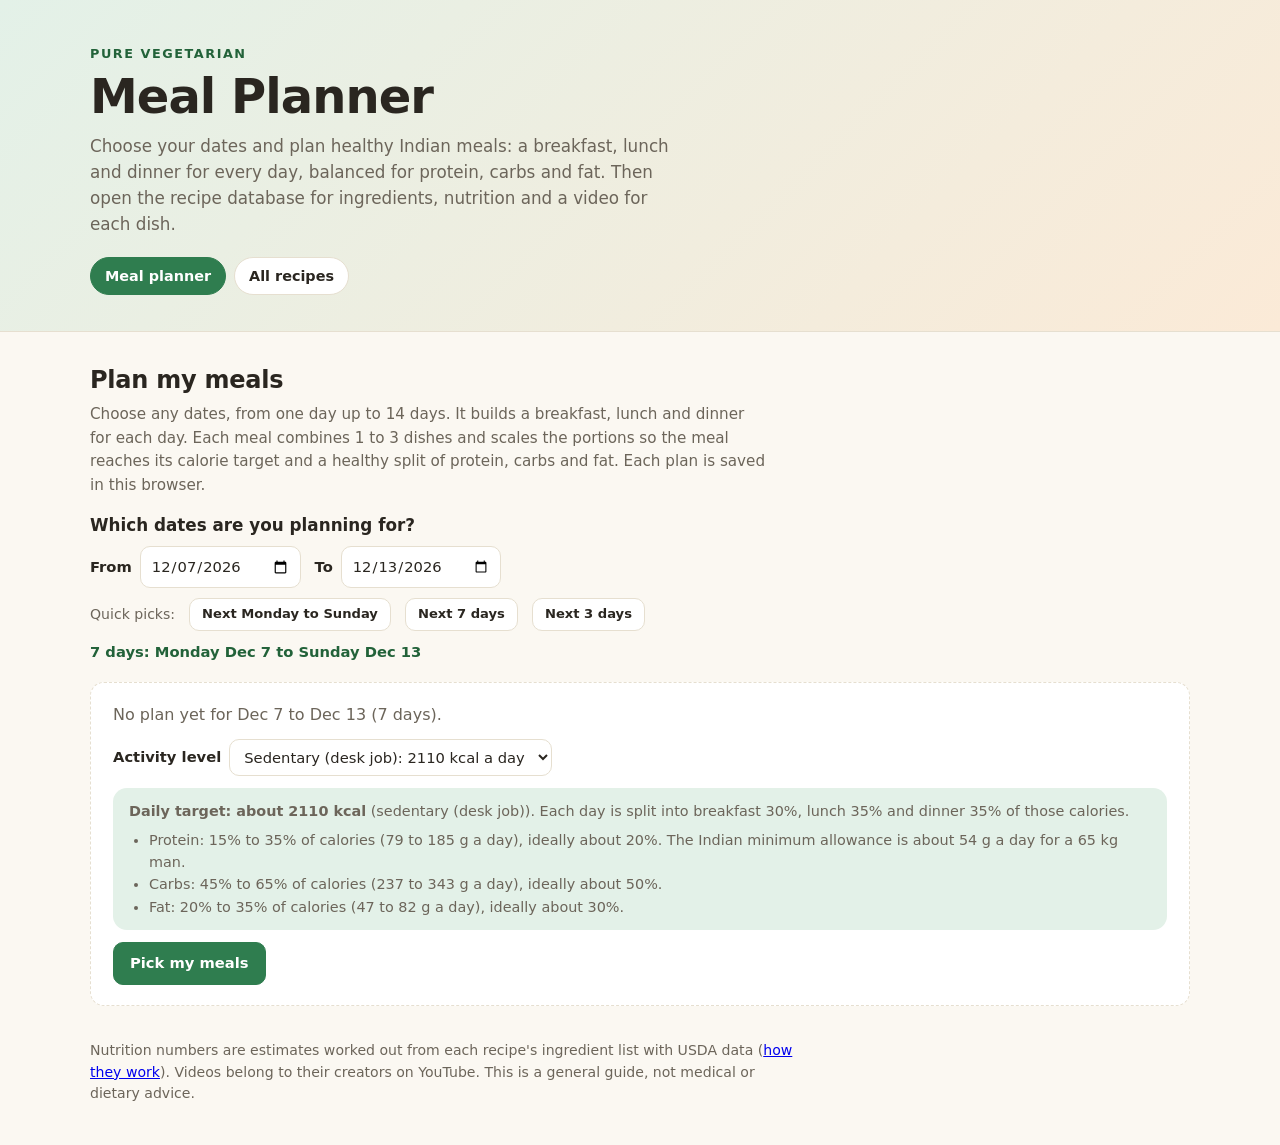
==== index.html @ 97d38814 "Meal Planner: initial publish" ====
<!DOCTYPE html>
<html lang="en">
<head>
  <meta charset="utf-8">
  <meta name="viewport" content="width=device-width, initial-scale=1">
  <title>Meal Planner</title>
  <meta name="description" content="Choose your dates and plan healthy Indian meals: a breakfast, lunch and dinner for each day, balanced for protein, carbs and fat.">
  <link rel="stylesheet" href="style.css">
</head>
<body>
  <header class="hero">
    <div class="wrap">
      <p class="eyebrow">Pure vegetarian</p>
      <h1>Meal Planner</h1>
      <p class="lead">
        Choose your dates and plan healthy Indian meals: a breakfast, lunch and dinner for every day, balanced for protein, carbs and fat.
        Then open the recipe database for ingredients, nutrition and a video for each dish.
      </p>
      <nav class="site-nav" aria-label="Main">
        <a class="chip current" href="index.html" aria-current="page">Meal planner</a>
        <a class="chip" href="recipes.html">All recipes</a>
      </nav>
    </div>
  </header>

  <main id="sections" class="wrap"></main>

  <footer class="wrap footer">
    <p>
      Nutrition numbers are estimates worked out from each recipe's ingredient list with USDA data
      (<a href="recipes.html#how">how they work</a>). Videos belong to their creators on YouTube.
      This is a general guide, not medical or dietary advice.
    </p>
  </footer>

  <script src="data.js"></script>
  <script src="common.js"></script>
  <script src="reminders.js"></script>
  <script src="planner.js"></script>
</body>
</html>
---- style.css ----
/* Meal Planner: plain CSS, no libraries. */

:root {
  --bg: #fbf8f2;
  --surface: #ffffff;
  --surface-alt: #f4efe4;
  --text: #2a2620;
  --muted: #6c655a;
  --border: #e6dfd0;
  --accent: #2f7d4f;          /* leafy green */
  --accent-strong: #226239;
  --accent-soft: #e3f1e8;
  --warm: #b4570f;            /* turmeric */
  --warm-soft: #fbead7;
  --on-accent: #ffffff;
  --shadow: 0 1px 2px rgba(60, 40, 10, 0.06), 0 4px 14px rgba(60, 40, 10, 0.06);
  --radius: 14px;
}

@media (prefers-color-scheme: dark) {
  :root {
    --bg: #16140f;
    --surface: #1f1c15;
    --surface-alt: #29251c;
    --text: #f1ece0;
    --muted: #b0a994;
    --border: #38332a;
    --accent: #6fcf97;
    --accent-strong: #8fe0ae;
    --accent-soft: #1d3326;
    --warm: #f0a35c;
    --warm-soft: #3a2a17;
    --on-accent: #10210f;
    --shadow: none;
  }
}

* { box-sizing: border-box; }

html { -webkit-text-size-adjust: 100%; }

body {
  margin: 0;
  background: var(--bg);
  color: var(--text);
  font: 16px/1.55 system-ui, -apple-system, "Segoe UI", Roboto, sans-serif;
}

.wrap { width: min(1100px, 100% - 32px); margin-inline: auto; }

/* Header */
.hero {
  background: linear-gradient(135deg, var(--accent-soft), var(--warm-soft));
  border-bottom: 1px solid var(--border);
  padding: 44px 0 36px;
}
.eyebrow {
  margin: 0 0 6px;
  font-size: 0.8rem; font-weight: 700; letter-spacing: 0.12em; text-transform: uppercase;
  color: var(--accent-strong);
}
h1 { margin: 0 0 10px; font-size: clamp(2rem, 5vw, 3rem); line-height: 1.1; letter-spacing: -0.02em; }
.lead { margin: 0; max-width: 56ch; color: var(--muted); font-size: 1.05rem; }

/* Jump menu */
.jump { display: flex; flex-wrap: wrap; gap: 8px; margin-top: 20px; }
.chip {
  padding: 7px 14px;
  font-size: 0.9rem; font-weight: 600; text-decoration: none; color: var(--text);
  background: var(--surface); border: 1px solid var(--border); border-radius: 999px;
}
.chip:hover { border-color: var(--accent); color: var(--accent-strong); }
.chip:focus-visible { outline: 3px solid var(--accent); outline-offset: 2px; }

html { scroll-behavior: smooth; }
@media (prefers-reduced-motion: reduce) { html { scroll-behavior: auto; } }

main { padding: 12px 0 8px; }
main section { margin-top: 30px; scroll-margin-top: 16px; }

h2 { margin: 0 0 4px; font-size: 1.5rem; letter-spacing: -0.01em; }
.section-note { margin: 0 0 14px; max-width: 70ch; color: var(--muted); font-size: 0.95rem; }

/* Table */
.table-wrap {
  background: var(--surface);
  border: 1px solid var(--border);
  border-radius: var(--radius);
  box-shadow: var(--shadow);
  overflow: hidden;
}
table { width: 100%; border-collapse: collapse; table-layout: fixed; }

thead th {
  padding: 12px 18px;
  text-align: left; font-size: 0.78rem; font-weight: 700; letter-spacing: 0.06em; text-transform: uppercase;
  color: var(--muted);
  background: var(--surface-alt);
  border-bottom: 1px solid var(--border);
}
thead th:nth-child(1) { width: 25%; }
thead th:nth-child(3) { width: 16%; text-align: right; }

tbody td { padding: 16px 18px; vertical-align: top; border-bottom: 1px solid var(--border); }
tbody tr:last-child td { border-bottom: 0; }
tbody tr:hover { background: color-mix(in srgb, var(--accent-soft) 35%, transparent); }

.name { font-size: 1.02rem; font-weight: 650; }
.channel { display: block; margin-top: 2px; font-size: 0.82rem; font-weight: 500; color: var(--muted); }

.video-cell { text-align: right; }

/* Ingredient lists */
.ingredients-cell { font-size: 0.92rem; }
.makes {
  display: inline-block; margin: 0 0 8px; padding: 1px 10px;
  font-size: 0.78rem; font-weight: 700; color: var(--warm); background: var(--warm-soft);
  border-radius: 999px;
}
.group-title {
  margin: 10px 0 4px;
  font-size: 0.75rem; font-weight: 700; letter-spacing: 0.06em; text-transform: uppercase;
  color: var(--accent-strong);
}
.group-title:first-child { margin-top: 0; }
.ingredients { margin: 0 0 4px; padding-left: 18px; }
.ingredients li { margin: 1px 0; padding-left: 2px; break-inside: avoid; }
.ingredients li::marker { color: var(--accent); }
.ingredients.long { column-count: 2; column-gap: 28px; }
.note { margin: 6px 0 0; font-size: 0.85rem; color: var(--warm); }
.from { margin: 8px 0 0; font-size: 0.78rem; color: var(--muted); }

.video-link {
  display: inline-block; padding: 8px 16px;
  font-size: 0.92rem; font-weight: 600; white-space: nowrap; text-decoration: none;
  color: var(--on-accent); background: var(--accent);
  border-radius: 10px;
}
.video-link:hover { background: var(--accent-strong); }
.video-link:focus-visible { outline: 3px solid var(--accent); outline-offset: 2px; }

.footer { padding: 26px 0 40px; color: var(--muted); font-size: 0.88rem; }
.footer p { margin: 0; max-width: 80ch; }

/* Narrower screens: single-column ingredient lists */
@media (max-width: 900px) {
  .ingredients.long { column-count: 1; }
}

/* Phones: each recipe becomes a card, so nothing scrolls sideways */
@media (max-width: 760px) {
  .hero { padding: 32px 0 26px; }
  .table-wrap { background: none; border: 0; box-shadow: none; overflow: visible; }
  table, tbody, tr, td { display: block; }
  thead { position: absolute; width: 1px; height: 1px; overflow: hidden; clip: rect(0 0 0 0); }
  tbody tr {
    margin-bottom: 14px; padding: 14px 16px;
    background: var(--surface); border: 1px solid var(--border); border-radius: var(--radius);
    box-shadow: var(--shadow);
  }
  tbody td { padding: 6px 0; border: 0; }
  td[data-label]::before {
    content: attr(data-label);
    display: block; margin-bottom: 3px;
    font-size: 0.72rem; font-weight: 700; letter-spacing: 0.06em; text-transform: uppercase; color: var(--muted);
  }
  td.name { font-size: 1.1rem; padding-top: 0; }
  .video-cell { text-align: left; }
  .video-link { display: block; text-align: center; margin-top: 2px; padding: 11px 14px; }
}

@media (prefers-reduced-motion: no-preference) {
  .video-link, tbody tr { transition: background-color 0.15s; }
}

/* ---------- Protein chart ---------- */
.chart-table thead th:nth-child(1) { width: 34%; }
.chart-table thead th:nth-child(2) { width: 16%; text-align: left; }
.chart-table thead th:nth-child(3) { width: 18%; text-align: left; }
.chart-table thead th:nth-child(4) { width: 32%; text-align: left; }
.chart-table tbody td { padding: 10px 18px; vertical-align: middle; }
.chart-table tbody td:last-child { text-align: left; }
.chart-table .name { font-size: 0.98rem; }

.group-row th {
  padding: 10px 18px;
  text-align: left; font-size: 0.78rem; font-weight: 700; letter-spacing: 0.06em; text-transform: uppercase;
  color: var(--accent-strong); background: var(--accent-soft);
  border-top: 1px solid var(--border); border-bottom: 1px solid var(--border);
}

.protein-cell { font-weight: 650; }

.bar { height: 8px; background: var(--surface-alt); border-radius: 999px; overflow: hidden; }
.bar > span { display: block; height: 100%; background: var(--accent); border-radius: 999px; }
.bar-label { display: block; margin-top: 3px; font-size: 0.82rem; color: var(--muted); }

.chart-notes { margin: 14px 4px 0; padding-left: 20px; max-width: 90ch; color: var(--muted); font-size: 0.86rem; }
.chart-notes li + li { margin-top: 4px; }

@media (max-width: 760px) {
  .group-row, .group-row th { display: block; }
  tbody tr.group-row { margin: 18px 0 8px; padding: 0; background: none; border: 0; box-shadow: none; }
  .group-row th { border: 0; border-radius: 10px; }
  .chart-table .bar { max-width: 220px; }
}

/* Phones: compact rows for the protein chart */
@media (max-width: 760px) {
  .chart-table tbody tr:not(.group-row) {
    display: grid; grid-template-columns: 1fr auto; gap: 2px 12px; padding: 12px 16px; margin-bottom: 8px;
  }
  .chart-table td { padding: 0; }
  .chart-table td[data-label]::before { display: none; }
  .chart-table td:nth-child(1) { grid-column: 1; grid-row: 1; font-size: 0.98rem; }
  .chart-table td:nth-child(3) { grid-column: 2; grid-row: 1; text-align: right; align-self: start; }
  .chart-table td:nth-child(2) { grid-column: 1; grid-row: 2; color: var(--muted); font-size: 0.85rem; }
  .chart-table td:nth-child(4) { grid-column: 1 / -1; grid-row: 3; margin-top: 6px; }
  .chart-table .bar { max-width: none; }
}

/* ---------- Per-serving nutrition column ---------- */
thead th:nth-child(1) { width: 19%; }
thead th:nth-child(2) { width: 37%; }
thead th:nth-child(3) { width: 27%; text-align: left; }
thead th:nth-child(4) { width: 17%; text-align: right; }

.macros-cell { font-size: 0.9rem; }
.macro-kcal { margin: 0; font-size: 1.15rem; font-weight: 700; }
.macros { list-style: none; margin: 4px 0 8px; padding: 0; display: flex; flex-wrap: wrap; gap: 4px 12px; font-size: 0.88rem; color: var(--muted); }
.macros strong { color: var(--text); }
.serving-text { margin: 0 0 6px; font-size: 0.86rem; font-weight: 600; }
.basis { margin: 0; font-size: 0.78rem; line-height: 1.4; color: var(--muted); }
.basis span { display: inline-block; margin-right: 4px; padding: 0 7px; border-radius: 6px; font-weight: 700; }
.basis.source span { color: var(--accent-strong); background: var(--accent-soft); }
.basis.assumed span { color: var(--warm); background: var(--warm-soft); }
.na { margin: 0; font-size: 0.86rem; color: var(--muted); }

/* ---------- How the nutrition numbers work ---------- */
.method {
  padding: 18px 22px;
  background: var(--surface); border: 1px solid var(--border); border-radius: var(--radius); box-shadow: var(--shadow);
}
.method > ul { margin: 0 0 12px; padding-left: 20px; }
.method > ul > li + li { margin-top: 8px; }
.method details { margin: 4px 0 12px; }
.method summary { cursor: pointer; font-weight: 600; color: var(--accent-strong); }
.method details ul { margin: 8px 0 0; padding-left: 20px; color: var(--muted); font-size: 0.92rem; }
.method details li + li { margin-top: 4px; }
.method-caveat { margin: 12px 0 0; color: var(--muted); font-size: 0.88rem; }

/* ---------- Weekly planner ---------- */
main section { scroll-margin-top: 16px; }
.btn {
  padding: 9px 16px; font: inherit; font-size: 0.92rem; font-weight: 600; text-decoration: none; cursor: pointer;
  color: var(--text); background: var(--surface); border: 1px solid var(--border); border-radius: 10px;
}
.btn:hover { border-color: var(--accent); }
.btn:focus-visible { outline: 3px solid var(--accent); outline-offset: 2px; }
.btn.primary { color: var(--on-accent); background: var(--accent); border-color: var(--accent); }
.btn.primary:hover { background: var(--accent-strong); }
.btn.small { padding: 5px 12px; font-size: 0.82rem; }

.plan-empty {
  display: flex; flex-wrap: wrap; align-items: center; gap: 12px; padding: 20px 22px;
  background: var(--surface); border: 1px dashed var(--border); border-radius: var(--radius);
}
.plan-empty p { margin: 0; flex-basis: 100%; color: var(--muted); }
.plan-week { margin: 0 0 10px; font-weight: 600; }
.plan-toolbar { display: flex; flex-wrap: wrap; gap: 10px; margin-bottom: 14px; }
.plan-grid { display: grid; grid-template-columns: repeat(auto-fill, minmax(215px, 1fr)); gap: 12px; }
.day-card {
  display: flex; flex-direction: column; padding: 14px 16px;
  background: var(--surface); border: 1px solid var(--border); border-radius: var(--radius); box-shadow: var(--shadow);
}
.day-name { margin: 0; font-size: 0.75rem; font-weight: 700; letter-spacing: 0.06em; text-transform: uppercase; color: var(--accent-strong); }
.day-name span { color: var(--muted); font-weight: 500; letter-spacing: 0; text-transform: none; }
.day-recipe { margin: 4px 0 0; font-size: 1.02rem; line-height: 1.3; }
.day-recipe a { color: var(--text); text-decoration: none; }
.day-recipe a:hover { color: var(--accent-strong); text-decoration: underline; }
.day-section { margin: 2px 0 8px; font-size: 0.8rem; color: var(--muted); }
.day-macros { margin: 0; font-size: 0.86rem; color: var(--muted); }
.day-macros strong { color: var(--text); }
.day-serving { margin: 4px 0 10px; font-size: 0.8rem; color: var(--muted); }
.day-actions { display: flex; flex-wrap: wrap; align-items: center; gap: 8px; margin-top: auto; }
.keep { display: inline-flex; align-items: center; gap: 2px; font-size: 0.82rem; cursor: pointer; }
.plan-total { margin: 14px 0 0; font-size: 0.92rem; color: var(--muted); }

.shopping { margin-top: 16px; padding: 14px 18px; background: var(--surface); border: 1px solid var(--border); border-radius: var(--radius); }
.shopping summary { cursor: pointer; font-weight: 600; color: var(--accent-strong); }
.shopping h3 { margin: 16px 0 4px; font-size: 0.98rem; }
.shopping-list { list-style: none; margin: 0; padding: 0; columns: 2 260px; column-gap: 28px; font-size: 0.9rem; }
.shopping-list li { break-inside: avoid; margin: 2px 0; }
.shopping-list label { cursor: pointer; }
.shopping-group { margin-top: 6px !important; font-size: 0.75rem; font-weight: 700; letter-spacing: 0.06em; text-transform: uppercase; color: var(--accent-strong); }

@media print {
  body.print-plan .hero, body.print-plan footer, body.print-plan main > section:not(#plan),
  body.print-plan .plan-toolbar, body.print-plan .day-actions { display: none !important; }
  body.print-plan { background: #fff; color: #000; }
  body.print-plan .day-card, body.print-plan .shopping { box-shadow: none; break-inside: avoid; }
}

/* ---------- Breakfast / lunch / dinner planner ---------- */
.activity { display: inline-flex; align-items: center; gap: 8px; font-size: 0.92rem; font-weight: 600; }
.activity select {
  padding: 8px 10px; font: inherit; font-weight: 500; color: var(--text);
  background: var(--surface); border: 1px solid var(--border); border-radius: 10px;
}
.plan-empty .activity { flex-basis: 100%; }
.targets {
  margin: 4px 0 14px; padding: 12px 16px; font-size: 0.9rem;
  background: var(--accent-soft); border-radius: var(--radius);
}
.plan-empty .targets { flex-basis: 100%; margin: 0; }
.targets p { margin: 0 0 6px; }
.targets ul { margin: 0; padding-left: 20px; color: var(--muted); }
.plan-toolbar { align-items: center; }
.plan-days { display: grid; gap: 14px; margin-top: 10px; }
.plan-day {
  padding: 14px 16px;
  background: var(--surface); border: 1px solid var(--border); border-radius: var(--radius); box-shadow: var(--shadow);
}
.plan-day h3 { margin: 0; font-size: 1.05rem; }
.plan-day h3 span { font-weight: 500; color: var(--muted); }
.day-total { margin: 4px 0 12px; font-size: 0.88rem; color: var(--muted); }
.day-total strong { color: var(--text); }
.meals { display: grid; grid-template-columns: repeat(3, minmax(0, 1fr)); gap: 12px; }
.meal { display: flex; flex-direction: column; padding: 12px 14px; background: var(--surface-alt); border-radius: 12px; }
.meal-label { margin: 0 0 6px; font-size: 0.75rem; font-weight: 700; letter-spacing: 0.06em; text-transform: uppercase; color: var(--accent-strong); }
.meal-label span { font-weight: 500; letter-spacing: 0; text-transform: none; color: var(--muted); }
.meal-items { list-style: none; margin: 0 0 8px; padding: 0; }
.meal-items li { margin-bottom: 6px; line-height: 1.35; }
.meal-items a { color: var(--text); font-weight: 600; text-decoration: none; }
.meal-items a:hover { color: var(--accent-strong); text-decoration: underline; }
.meal-items a.watch { color: var(--accent-strong); font-size: 0.8rem; }
.serving-note { display: block; font-size: 0.78rem; color: var(--muted); }
.meal-macros { margin: 0 0 6px; font-size: 0.82rem; color: var(--muted); }
.meal-macros strong { color: var(--text); }
.badge { margin: 0 0 8px; padding: 2px 8px; display: inline-block; align-self: flex-start; font-size: 0.76rem; font-weight: 600; border-radius: 6px; }
.badge.ok { color: var(--accent-strong); background: var(--accent-soft); }
.badge.close { color: var(--warm); background: var(--warm-soft); }
.meal-actions { display: flex; align-items: center; gap: 8px; margin-top: auto; }
.shopping-note { margin: 8px 0 0; font-size: 0.85rem; color: var(--muted); }
.shopping-servings { margin: 0 0 4px; font-size: 0.82rem; color: var(--muted); }
@media (max-width: 900px) { .meals { grid-template-columns: 1fr; } }
@media print {
  body.print-plan .meal-actions { display: none !important; }
  body.print-plan .plan-day { break-inside: avoid; box-shadow: none; }
}

/* ---------- Two-page layout: navigation, search, highlighting ---------- */
[hidden] { display: none !important; }

.site-nav { display: flex; flex-wrap: wrap; gap: 8px; margin-top: 20px; }
.site-nav .chip.current { color: var(--on-accent); background: var(--accent); border-color: var(--accent); }
.site-nav + .jump { margin-top: 10px; }

.search-bar { display: flex; flex-wrap: wrap; align-items: center; gap: 10px; margin: 6px 0 4px; }
.search-bar input {
  flex: 1 1 320px; padding: 12px 14px; font: inherit; color: var(--text);
  background: var(--surface); border: 1px solid var(--border); border-radius: 12px;
}
.search-bar input:focus-visible { outline: 3px solid var(--accent); outline-offset: 1px; }
.count { flex-basis: 100%; margin: 0; font-size: 0.9rem; color: var(--muted); }
.search-empty { margin: 16px 0; padding: 24px; text-align: center; color: var(--muted); background: var(--surface); border: 1px dashed var(--border); border-radius: var(--radius); }

#sections > section:first-child { margin-top: 18px; }
tr.flash { animation: flash 2.5s ease-out; }
@keyframes flash { 0%, 40% { background: var(--warm-soft); } 100% { background: transparent; } }
@media (prefers-reduced-motion: reduce) { tr.flash { animation: none; background: var(--warm-soft); } }

/* ---------- Nightly prep reminders ---------- */
.prep-box { margin: 0 0 14px; padding: 12px 16px; font-size: 0.9rem; background: var(--surface); border: 1px solid var(--border); border-radius: var(--radius); }
.prep-box p { margin: 0 0 8px; }
.prep-controls { display: flex; flex-wrap: wrap; align-items: center; gap: 10px; }
.reminder-status { margin: 10px 0 0 !important; color: var(--muted); }
@media print { body.print-plan .prep-box { display: none !important; } }

/* ---------- Week tabs and reminder settings ---------- */
.week-tabs { display: flex; flex-wrap: wrap; gap: 10px; margin: 6px 0 16px; }
.week-tab {
  display: flex; flex-direction: column; align-items: flex-start; gap: 2px; padding: 10px 16px; font: inherit; text-align: left;
  color: var(--text); background: var(--surface); border: 1px solid var(--border); border-radius: 12px; cursor: pointer;
}
.week-tab span { font-size: 0.82rem; color: var(--muted); }
.week-tab.active { border-color: var(--accent); box-shadow: inset 0 0 0 2px var(--accent); }
.week-tab:focus-visible { outline: 3px solid var(--accent); outline-offset: 2px; }
.prep-controls + .prep-controls { margin-top: 10px; }
.reminder-preview { margin-top: 10px; }
.reminder-preview summary { cursor: pointer; font-weight: 600; color: var(--accent-strong); }
.reminder-preview ul, .reminder-preview ol { margin: 8px 0 0; padding-left: 20px; color: var(--muted); }
.reminder-preview li { margin-bottom: 4px; }
@media print { body.print-plan .week-tabs { display: none !important; } }

/* ---------- "Which week are you planning for?" ---------- */
.week-picker { margin: 6px 0 18px; }
.week-question { margin: 0 0 8px; font-weight: 700; font-size: 1.05rem; }
.week-picker .week-tabs { margin: 0; }
.week-tab { min-width: 190px; }
.week-tab strong { font-size: 1.02rem; }
.week-status { margin-top: 4px; padding: 1px 8px; font-size: 0.74rem; font-weight: 600; color: var(--muted); background: var(--surface-alt); border-radius: 6px; }
.week-status.planned { color: var(--accent-strong); background: var(--accent-soft); }

/* ---------- Date range picker ---------- */
.range-picker { margin: 6px 0 18px; }
.range-row { display: flex; flex-wrap: wrap; align-items: center; gap: 10px 14px; margin-bottom: 10px; }
.range-picker input[type="date"] {
  padding: 8px 10px; font: inherit; font-weight: 500; color: var(--text);
  background: var(--surface); border: 1px solid var(--border); border-radius: 10px;
}
.range-picker input[type="date"]:focus-visible, .range-picker select:focus-visible { outline: 3px solid var(--accent); outline-offset: 1px; }
.range-hint { font-size: 0.88rem; color: var(--muted); }
.range-msg { margin: 0; font-size: 0.92rem; color: var(--accent-strong); font-weight: 600; }
.range-msg.problem { color: var(--warm); }
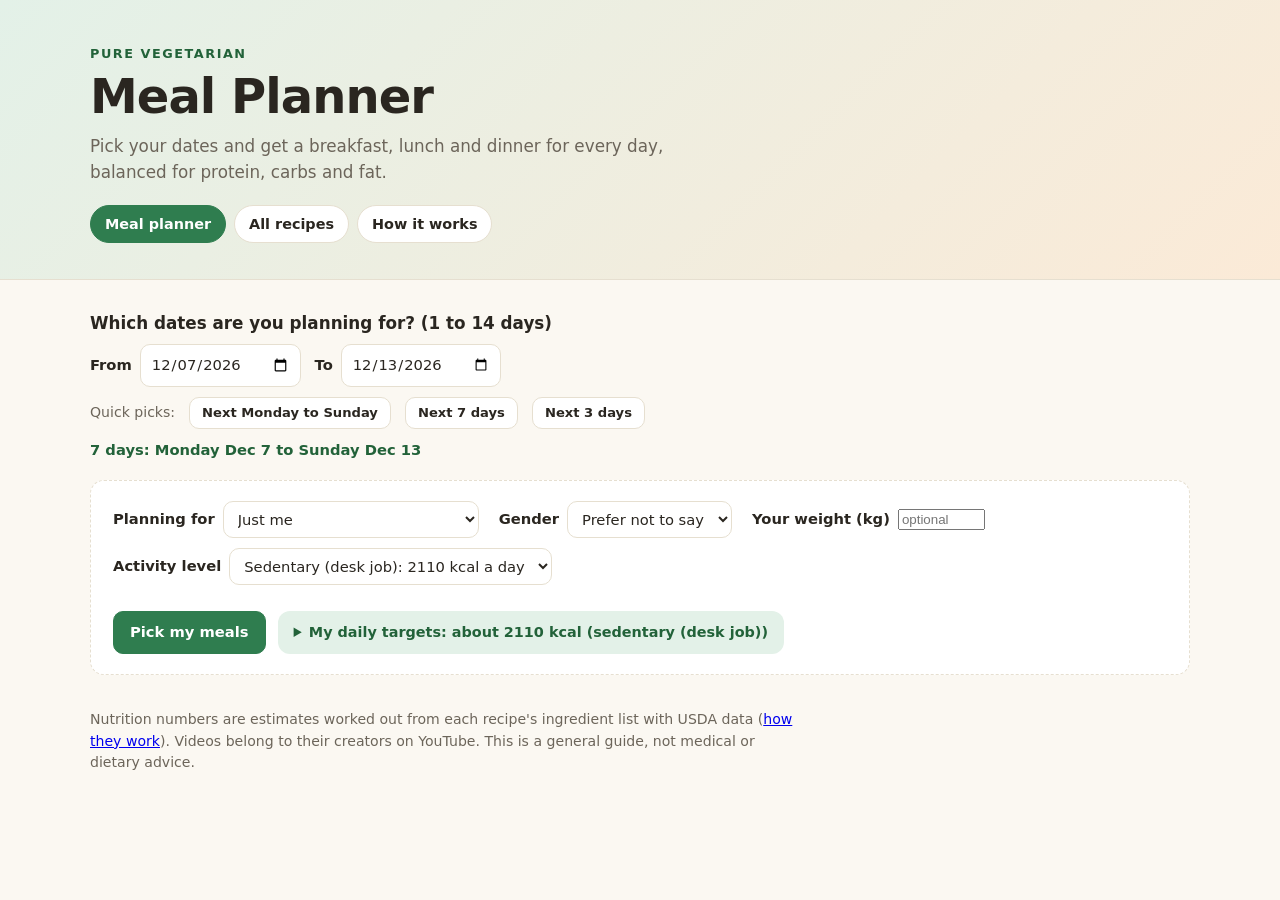
==== commit 36b7bbda: "Add more vegetarian recipes (recipes page only), a cleaner planner layout, a gender choice, planning" ====
--- a/index.html
+++ b/index.html
@@ -13,12 +13,12 @@
       <p class="eyebrow">Pure vegetarian</p>
       <h1>Meal Planner</h1>
       <p class="lead">
-        Choose your dates and plan healthy Indian meals: a breakfast, lunch and dinner for every day, balanced for protein, carbs and fat.
-        Then open the recipe database for ingredients, nutrition and a video for each dish.
+        Pick your dates and get a breakfast, lunch and dinner for every day, balanced for protein, carbs and fat.
       </p>
       <nav class="site-nav" aria-label="Main">
         <a class="chip current" href="index.html" aria-current="page">Meal planner</a>
         <a class="chip" href="recipes.html">All recipes</a>
+        <a class="chip" href="how-it-works.html">How it works</a>
       </nav>
     </div>
   </header>
--- a/style.css
+++ b/style.css
@@ -413,3 +413,55 @@
 .range-hint { font-size: 0.88rem; color: var(--muted); }
 .range-msg { margin: 0; font-size: 0.92rem; color: var(--accent-strong); font-weight: 600; }
 .range-msg.problem { color: var(--warm); }
+
+/* Folded sections (the More recipes): the heading is the click target */
+details.fold > summary { cursor: pointer; list-style-position: inside; }
+details.fold > summary h2 { display: inline; }
+details.fold > summary:hover h2 { color: var(--accent-strong); }
+details.fold[open] > summary { margin-bottom: 8px; }
+
+/* Cleaner planner: folded boxes and a tidier control row */
+.visually-hidden { position: absolute; width: 1px; height: 1px; overflow: hidden; clip: rect(0 0 0 0); white-space: nowrap; }
+#body-weight { width: 6.5em; }
+.plan-controls { display: flex; flex-wrap: wrap; align-items: center; gap: 10px 20px; margin-bottom: 14px; }
+.plan-empty .plan-controls .activity { flex-basis: auto; }
+.plan-minor { display: flex; gap: 8px; margin: -4px 0 14px; }
+details.targets { background: var(--accent-soft); border-radius: 12px; padding: 10px 16px; margin: 14px 0; }
+details.targets > summary { cursor: pointer; font-weight: 600; color: var(--accent-strong); }
+details.targets[open] > summary { margin-bottom: 8px; }
+.plan-empty .targets { flex-basis: auto; }
+details.prep-box > summary { cursor: pointer; font-weight: 600; color: var(--accent-strong); }
+details.prep-box[open] > summary { margin-bottom: 10px; }
+
+/* How-it-works page */
+.guide { max-width: 860px; }
+.guide section { margin-top: 38px; }
+.guide h2 { margin: 0 0 10px; }
+.guide h3 { margin: 22px 0 6px; font-size: 1.05rem; }
+.guide p, .guide li, .guide dd { max-width: 70ch; line-height: 1.6; }
+.guide-toc { display: flex; flex-wrap: wrap; gap: 8px; margin: 22px 0 0; }
+.steps { padding-left: 22px; }
+.steps li { margin-bottom: 12px; }
+.callout { margin: 18px 0; padding: 12px 16px; background: var(--accent-soft); border-radius: var(--radius); }
+.example { margin: 14px 0; padding: 12px 16px; background: var(--surface); border: 1px solid var(--border); border-radius: var(--radius); }
+.example p { margin: 0 0 6px; }
+.example ul { margin: 0; padding-left: 20px; }
+.fine { color: var(--muted); font-size: 0.86rem; }
+.guide-table { width: 100%; border-collapse: collapse; font-size: 0.92rem; }
+.guide-table th, .guide-table td { padding: 9px 12px; text-align: left; vertical-align: top; border-bottom: 1px solid var(--border); }
+.guide-table th { font-size: 0.8rem; text-transform: uppercase; letter-spacing: 0.04em; color: var(--muted); }
+.glossary dt { margin-top: 12px; font-weight: 700; }
+.glossary dd { margin: 2px 0 0; color: var(--muted); }
+
+/* Planning for two */
+.people { display: grid; grid-template-columns: 1fr 1fr; gap: 12px; margin: 0 0 14px; }
+.person { padding: 12px 14px; background: var(--surface); border: 1px solid var(--border); border-radius: var(--radius); display: grid; grid-template-columns: 1fr 1fr; gap: 8px 12px; }
+.person-title { grid-column: 1 / -1; margin: 0; font-weight: 700; color: var(--accent-strong); }
+.person label { display: flex; flex-direction: column; gap: 3px; font-size: 0.8rem; font-weight: 600; color: var(--muted); }
+.person input, .person select { font: inherit; font-size: 0.92rem; padding: 6px 8px; border: 1px solid var(--border); border-radius: 8px; background: var(--surface); color: var(--text); min-width: 0; }
+.who { color: var(--accent-strong); }
+@media (max-width: 760px) { .people { grid-template-columns: 1fr; } }
+
+.meal-items .who { display: block; font-size: 0.8rem; margin-bottom: 1px; }
+.plan-day .day-total { margin: 2px 0; }
+.plan-day .day-total .badge { margin: 0 0 0 4px; }
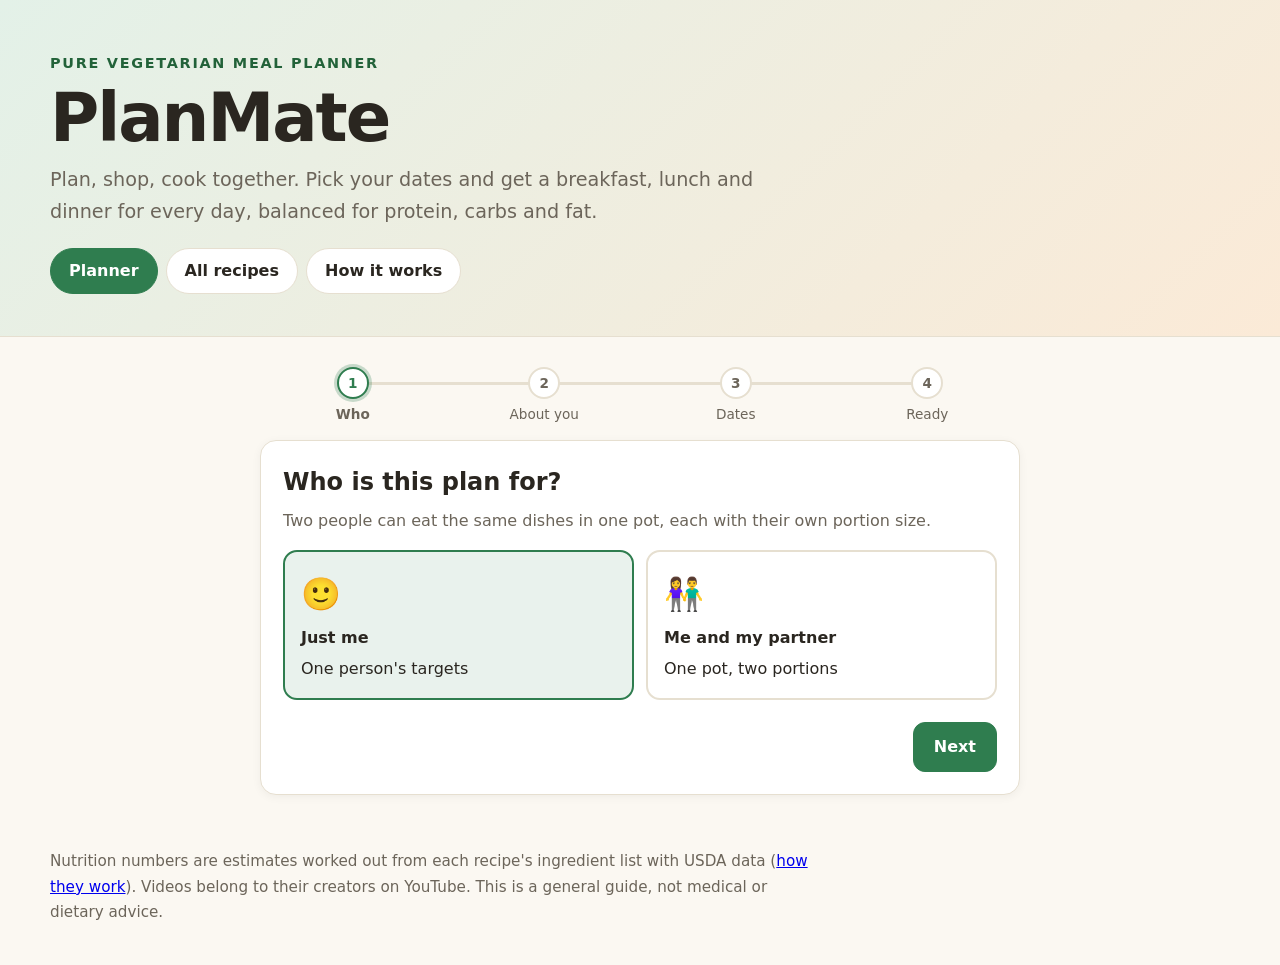
==== commit eb3ec5f4: "Rename the app to PlanMate with the tagline 'Plan, shop, cook together'" ====
--- a/index.html
+++ b/index.html
@@ -3,20 +3,20 @@
 <head>
   <meta charset="utf-8">
   <meta name="viewport" content="width=device-width, initial-scale=1">
-  <title>Meal Planner</title>
+  <title>PlanMate: plan, shop, cook together</title>
   <meta name="description" content="Choose your dates and plan healthy Indian meals: a breakfast, lunch and dinner for each day, balanced for protein, carbs and fat.">
   <link rel="stylesheet" href="style.css">
 </head>
 <body>
   <header class="hero">
     <div class="wrap">
-      <p class="eyebrow">Pure vegetarian</p>
-      <h1>Meal Planner</h1>
+      <p class="eyebrow">Pure vegetarian meal planner</p>
+      <h1>PlanMate</h1>
       <p class="lead">
-        Pick your dates and get a breakfast, lunch and dinner for every day, balanced for protein, carbs and fat.
+        Plan, shop, cook together. Pick your dates and get a breakfast, lunch and dinner for every day, balanced for protein, carbs and fat.
       </p>
       <nav class="site-nav" aria-label="Main">
-        <a class="chip current" href="index.html" aria-current="page">Meal planner</a>
+        <a class="chip current" href="index.html" aria-current="page">Planner</a>
         <a class="chip" href="recipes.html">All recipes</a>
         <a class="chip" href="how-it-works.html">How it works</a>
       </nav>
@@ -36,6 +36,7 @@
   <script src="data.js"></script>
   <script src="common.js"></script>
   <script src="reminders.js"></script>
+  <script src="core.js"></script>
   <script src="planner.js"></script>
 </body>
 </html>
--- a/style.css
+++ b/style.css
@@ -465,3 +465,201 @@
 .meal-items .who { display: block; font-size: 0.8rem; margin-bottom: 1px; }
 .plan-day .day-total { margin: 2px 0; }
 .plan-day .day-total .badge { margin: 0 0 0 4px; }
+
+
+/* ---------- A cleaner, larger look: Verdana everywhere, bigger headings, colour-coded meals ---------- */
+:root {
+  --font: Verdana, Geneva, "DejaVu Sans", sans-serif;
+  --radius: 16px;
+  --breakfast-bg: #fde8c6; --breakfast-bd: #e3a949; --breakfast-fg: #8a4a06; --breakfast-pill: #f8d28f;
+  --lunch-bg: #d9eee1;     --lunch-bd: #6fb08c;     --lunch-fg: #1d5a34;     --lunch-pill: #b9dcc8;
+  --dinner-bg: #dfe4f8;    --dinner-bd: #8593d6;    --dinner-fg: #2f3d82;    --dinner-pill: #c3ccf0;
+}
+@media (prefers-color-scheme: dark) {
+  :root {
+    --breakfast-bg: #3a2a14; --breakfast-bd: #a9792f; --breakfast-fg: #f2c27b; --breakfast-pill: #5a3f18;
+    --lunch-bg: #17301f;     --lunch-bd: #3f7f58;     --lunch-fg: #8fe0ae;     --lunch-pill: #24492f;
+    --dinner-bg: #1e2342;    --dinner-bd: #5360a8;    --dinner-fg: #aeb8f0;    --dinner-pill: #2c3463;
+  }
+}
+body { font-family: var(--font); line-height: 1.65; }
+button, input, select, textarea { font-family: inherit; }
+.wrap { width: min(1180px, 100% - 32px); }
+
+/* Headings: bigger and clearer */
+h1 { font-size: clamp(2.5rem, 6.5vw, 4.2rem); line-height: 1.08; letter-spacing: -0.03em; }
+h2 { margin-bottom: 8px; font-size: clamp(1.7rem, 3.6vw, 2.3rem); line-height: 1.2; letter-spacing: -0.015em; }
+.lead { font-size: 1.2rem; max-width: 62ch; }
+.eyebrow { font-size: 0.9rem; }
+.section-note { font-size: 1.02rem; }
+.hero { padding: 52px 0 42px; }
+.chip { padding: 9px 18px; font-size: 1rem; }
+main section { margin-top: 40px; }
+
+/* Buttons and form controls */
+.btn { padding: 11px 20px; font-size: 1rem; border-radius: 12px; }
+.btn.small { padding: 7px 14px; font-size: 0.9rem; }
+.activity, .week-question { font-size: 1rem; }
+.activity select, .person input, .person select { padding: 9px 12px; font-size: 1rem; }
+.range-msg { font-size: 1.02rem; }
+
+/* The plan: roomy cards, big day headings, one colour for each meal */
+.plan-days { gap: 20px; margin-top: 14px; }
+.plan-day { padding: 20px 22px; box-shadow: var(--shadow); }
+.plan-day h3 { font-size: clamp(1.45rem, 3vw, 1.9rem); letter-spacing: -0.01em; }
+.day-total { margin: 6px 0 16px; font-size: 0.98rem; }
+.meals { gap: 14px; }
+.meal { padding: 14px 16px; border: 1px solid var(--meal-bd, var(--border)); border-radius: 14px; background: var(--meal-bg, var(--surface-alt)); }
+.meal-breakfast { --meal-bg: var(--breakfast-bg); --meal-bd: var(--breakfast-bd); --meal-fg: var(--breakfast-fg); --meal-pill: var(--breakfast-pill); }
+.meal-lunch { --meal-bg: var(--lunch-bg); --meal-bd: var(--lunch-bd); --meal-fg: var(--lunch-fg); --meal-pill: var(--lunch-pill); }
+.meal-dinner { --meal-bg: var(--dinner-bg); --meal-bd: var(--dinner-bd); --meal-fg: var(--dinner-fg); --meal-pill: var(--dinner-pill); }
+.meal-label { margin-bottom: 10px; font-size: 1.15rem; font-weight: 800; letter-spacing: 0.05em; color: var(--meal-fg, var(--accent-strong)); }
+.meal-breakfast .meal-label::before { content: "🌅 "; }
+.meal-lunch .meal-label::before { content: "☀️ "; }
+.meal-dinner .meal-label::before { content: "🌙 "; }
+.meal-label span { font-size: 0.85rem; color: var(--muted); }
+.meal-items li { margin-bottom: 10px; }
+.meal-items a { font-size: 1.08rem; }
+.meal-items .who { display: block; width: fit-content; max-width: 100%; margin-bottom: 4px; padding: 2px 10px; font-size: 0.85rem; font-weight: 700; color: var(--meal-fg); background: var(--meal-pill, var(--accent-soft)); border-radius: 10px; }
+.serving-note { font-size: 0.85rem; }
+.meal-macros { font-size: 0.9rem; }
+.badge { font-size: 0.85rem; }
+.plan-total { font-size: 1rem; }
+.targets, .prep-box { font-size: 1rem; }
+.plan-toolbar { gap: 12px; }
+
+/* Recipe database */
+.name { font-size: 1.15rem; }
+.channel { font-size: 0.9rem; }
+thead th { font-size: 0.85rem; }
+.ingredients-cell, .macros-cell { font-size: 1rem; }
+.macro-kcal { font-size: 1.35rem; }
+.macros, .serving-text { font-size: 0.95rem; }
+details.fold > summary h2 { font-size: clamp(1.4rem, 3vw, 1.9rem); }
+
+/* How it works */
+.guide h2 { font-size: clamp(1.7rem, 3.6vw, 2.3rem); }
+.guide h3 { margin-top: 26px; font-size: 1.3rem; }
+.guide p, .guide li, .guide dd { font-size: 1.02rem; line-height: 1.7; }
+.callout { font-size: 1.02rem; }
+.guide-table { font-size: 1rem; }
+.footer { font-size: 0.95rem; }
+
+/* Two-person settings: never wider than the screen */
+.people { grid-template-columns: repeat(2, minmax(0, 1fr)); }
+.person { grid-template-columns: repeat(2, minmax(0, 1fr)); }
+.person input, .person select { width: 100%; }
+@media (max-width: 760px) { .people { grid-template-columns: minmax(0, 1fr); } }
+@media (max-width: 520px) { .person { grid-template-columns: minmax(0, 1fr); } }
+.person { grid-template-columns: minmax(0, 1fr) minmax(0, 1.5fr); }
+
+/* ---------- The shopping list: colour-coded boxes ---------- */
+:root {
+  --rose-bg: #fbdfe6; --rose-bd: #dd8ea3; --rose-fg: #962d49;
+  --teal-bg: #d9eef1; --teal-bd: #6fb3bd; --teal-fg: #1f6370;
+  --sand-bg: #f1ece0; --sand-bd: #cfc5ae; --sand-fg: #6c5f3d;
+}
+@media (prefers-color-scheme: dark) {
+  :root {
+    --rose-bg: #3a1f28; --rose-bd: #a8566d; --rose-fg: #f3a9bc;
+    --teal-bg: #16323a; --teal-bd: #3f8a96; --teal-fg: #8fd6e2;
+    --sand-bg: #2c271c; --sand-bd: #6b5f43; --sand-fg: #d8c99c;
+  }
+}
+.shopping { padding: 18px 22px; border-radius: var(--radius); }
+.shopping > summary { font-size: 1.2rem; }
+.shop-cats { display: grid; gap: 16px; margin-top: 14px; }
+.shop-cat { padding: 14px 18px; background: var(--cat-bg); border: 1px solid var(--cat-bd); border-radius: 14px; }
+.shop-cat h3 { margin: 0 0 10px; font-size: 1.2rem; letter-spacing: 0.02em; color: var(--cat-fg); }
+.shop-items { list-style: none; margin: 0; padding: 0; columns: 2 260px; column-gap: 32px; }
+.shop-items li { break-inside: avoid; margin: 0 0 8px; font-size: 1.05rem; line-height: 1.4; }
+.shop-items label { display: flex; gap: 8px; align-items: flex-start; cursor: pointer; }
+.shop-items input { margin-top: 5px; width: 1.05rem; height: 1.05rem; flex: none; }
+.shop-items input:checked + * , .shop-items label:has(input:checked) { text-decoration: line-through; opacity: 0.55; }
+.shop-extra { margin: 0; color: var(--cat-fg); }
+.cat-produce { --cat-bg: var(--lunch-bg); --cat-bd: var(--lunch-bd); --cat-fg: var(--lunch-fg); }
+.cat-grains { --cat-bg: var(--breakfast-bg); --cat-bd: var(--breakfast-bd); --cat-fg: var(--breakfast-fg); }
+.cat-dairy { --cat-bg: var(--dinner-bg); --cat-bd: var(--dinner-bd); --cat-fg: var(--dinner-fg); }
+.cat-spices { --cat-bg: var(--rose-bg); --cat-bd: var(--rose-bd); --cat-fg: var(--rose-fg); }
+.cat-other { --cat-bg: var(--teal-bg); --cat-bd: var(--teal-bd); --cat-fg: var(--teal-fg); }
+.cat-extra { --cat-bg: var(--sand-bg); --cat-bd: var(--sand-bd); --cat-fg: var(--sand-fg); }
+.shopping-full { margin-top: 18px; padding-top: 12px; border-top: 1px solid var(--border); }
+.shopping-full > summary { cursor: pointer; font-size: 1.05rem; font-weight: 700; color: var(--accent-strong); }
+.shopping-full h3 { margin: 18px 0 4px; font-size: 1.1rem; }
+.shopping-list { font-size: 1rem; }
+@media print { body.print-plan .shopping-full { display: none; } }
+
+
+/* ----- step-by-step planner form ----- */
+.wizard { max-width: 760px; margin: 8px auto 20px; }
+.wiz-steps { list-style: none; display: flex; gap: 6px; padding: 0; margin: 0 0 14px; }
+.wiz-steps li { flex: 1; display: flex; flex-direction: column; align-items: center; gap: 4px; position: relative; font-size: 0.85rem; color: var(--muted); }
+.wiz-steps li::before { content: ""; position: absolute; top: 15px; left: -50%; width: 100%; height: 3px; background: var(--border, #d9d2c0); z-index: 0; }
+.wiz-steps li:first-child::before { display: none; }
+.wiz-steps li.done::before, .wiz-steps li.current::before { background: var(--accent); }
+.wiz-dot { position: relative; z-index: 1; width: 32px; height: 32px; border-radius: 50%; display: grid; place-items: center; background: var(--card, #fff); border: 2px solid var(--border, #d9d2c0); font-weight: 700; }
+.wiz-steps li.done .wiz-dot { background: var(--accent); border-color: var(--accent); color: #fff; }
+.wiz-steps li.current .wiz-dot { border-color: var(--accent); color: var(--accent); box-shadow: 0 0 0 3px color-mix(in srgb, var(--accent) 25%, transparent); }
+.wiz-steps li.current .wiz-name { color: inherit; font-weight: 700; }
+.wiz-card { border: 1px solid var(--border, #d9d2c0); border-radius: 16px; background: var(--card, #fff); padding: 22px; box-shadow: 0 2px 10px rgba(0,0,0,0.05); }
+.wiz-card h3 { margin: 0 0 6px; font-size: 1.5rem; }
+.wiz-hint { margin: 0 0 16px; color: var(--muted); }
+.wiz-choices { display: grid; grid-template-columns: 1fr 1fr; gap: 12px; }
+.wiz-choice { display: flex; flex-direction: column; align-items: flex-start; gap: 4px; padding: 16px; border: 2px solid var(--border, #d9d2c0); border-radius: 14px; background: transparent; color: inherit; font: inherit; text-align: left; cursor: pointer; }
+.wiz-choice:hover { border-color: var(--accent); }
+.wiz-choice.picked { border-color: var(--accent); background: color-mix(in srgb, var(--accent) 10%, transparent); }
+.wiz-choice:focus-visible { outline: 3px solid var(--accent); outline-offset: 2px; }
+.wiz-icon { font-size: 2rem; }
+.wiz-fields { display: grid; gap: 14px; }
+.wiz-fields .activity { display: flex; flex-direction: column; gap: 4px; font-weight: 700; }
+.wiz-card .range-picker { margin: 0; }
+.wiz-summary { list-style: none; padding: 0; margin: 0 0 14px; display: grid; gap: 6px; }
+.wiz-nav { display: flex; justify-content: space-between; gap: 10px; margin-top: 22px; }
+.btn.big { width: 100%; padding: 14px; font-size: 1.15rem; }
+.settings-fold { border: 1px solid var(--border, #d9d2c0); border-radius: 12px; padding: 10px 14px; margin: 0 0 14px; background: var(--card, #fff); }
+.settings-fold summary { cursor: pointer; font-weight: 700; }
+.settings-fold[open] summary { margin-bottom: 12px; }
+@media (max-width: 560px) {
+  .wiz-choices { grid-template-columns: 1fr; }
+  .wiz-card { padding: 16px; }
+  .wiz-steps .wiz-name { font-size: 0.75rem; }
+}
+.wiz-fields .activity { align-items: stretch; text-align: left; }
+.wiz-fields select, .wiz-fields input { width: 100%; box-sizing: border-box; padding: 11px 12px; font: inherit; border: 1px solid var(--border, #d9d2c0); border-radius: 10px; background: var(--card, #fff); color: inherit; }
+.wiz-card .people { margin: 0; }
+
+
+/* ----- colour-coded, always-open panels (no expand arrow) ----- */
+:root {
+  --pn-set-bg: #efe9f7; --pn-set-bd: #c9b9e3; --pn-set-fg: #4a2f7a;
+  --pn-rem-bg: #fde9e4; --pn-rem-bd: #eebbad; --pn-rem-fg: #8a2f17;
+  --pn-tar-bg: #e1eef9; --pn-tar-bd: #a9c8e6; --pn-tar-fg: #1d4b78;
+  --pn-shp-bg: #eaf3e2; --pn-shp-bd: #b9d4a4; --pn-shp-fg: #2f5a1a;
+}
+@media (prefers-color-scheme: dark) {
+  :root:not([data-theme="light"]) {
+    --pn-set-bg: #2c2440; --pn-set-bd: #5a4a82; --pn-set-fg: #d8c8f5;
+    --pn-rem-bg: #3d2520; --pn-rem-bd: #7a4437; --pn-rem-fg: #f7c9bd;
+    --pn-tar-bg: #1f3144; --pn-tar-bd: #3f6489; --pn-tar-fg: #bcdaf5;
+    --pn-shp-bg: #263422; --pn-shp-bd: #4d6e3f; --pn-shp-fg: #cfe7bd;
+  }
+}
+details.panel { border-radius: 14px; border-width: 1px; border-style: solid; padding: 16px 20px; margin: 0 0 16px; }
+details.panel > summary { list-style: none; cursor: default; font-size: 1.2rem; font-weight: 700; pointer-events: none; }
+details.panel > summary::-webkit-details-marker { display: none; }
+details.panel > summary::marker { content: ""; }
+details.panel[open] > summary { margin-bottom: 12px; }
+details.settings-fold.panel { background: var(--pn-set-bg); border-color: var(--pn-set-bd); }
+details.settings-fold.panel > summary { color: var(--pn-set-fg); }
+details.prep-box.panel { background: var(--pn-rem-bg); border-color: var(--pn-rem-bd); }
+details.prep-box.panel > summary { color: var(--pn-rem-fg); }
+details.targets.panel { background: var(--pn-tar-bg); border: 1px solid var(--pn-tar-bd); }
+details.targets.panel > summary { color: var(--pn-tar-fg); }
+details.shopping.panel { background: var(--pn-shp-bg); border-color: var(--pn-shp-bd); }
+details.shopping.panel > summary { color: var(--pn-shp-fg); }
+
+/* dates box (on the plan view; inside the step card it stays plain) */
+:root { --pn-dat-bg: #fdf3d9; --pn-dat-bd: #e8cf8c; --pn-dat-fg: #7a5a0c; }
+@media (prefers-color-scheme: dark) { :root:not([data-theme="light"]) { --pn-dat-bg: #3b3220; --pn-dat-bd: #7a6532; --pn-dat-fg: #f3dd9b; } }
+#plan > .range-picker { background: var(--pn-dat-bg); border: 1px solid var(--pn-dat-bd); border-radius: 14px; padding: 16px 20px; margin: 0 0 16px; }
+#plan > .range-picker .week-question { color: var(--pn-dat-fg); font-size: 1.2rem; margin-bottom: 12px; }
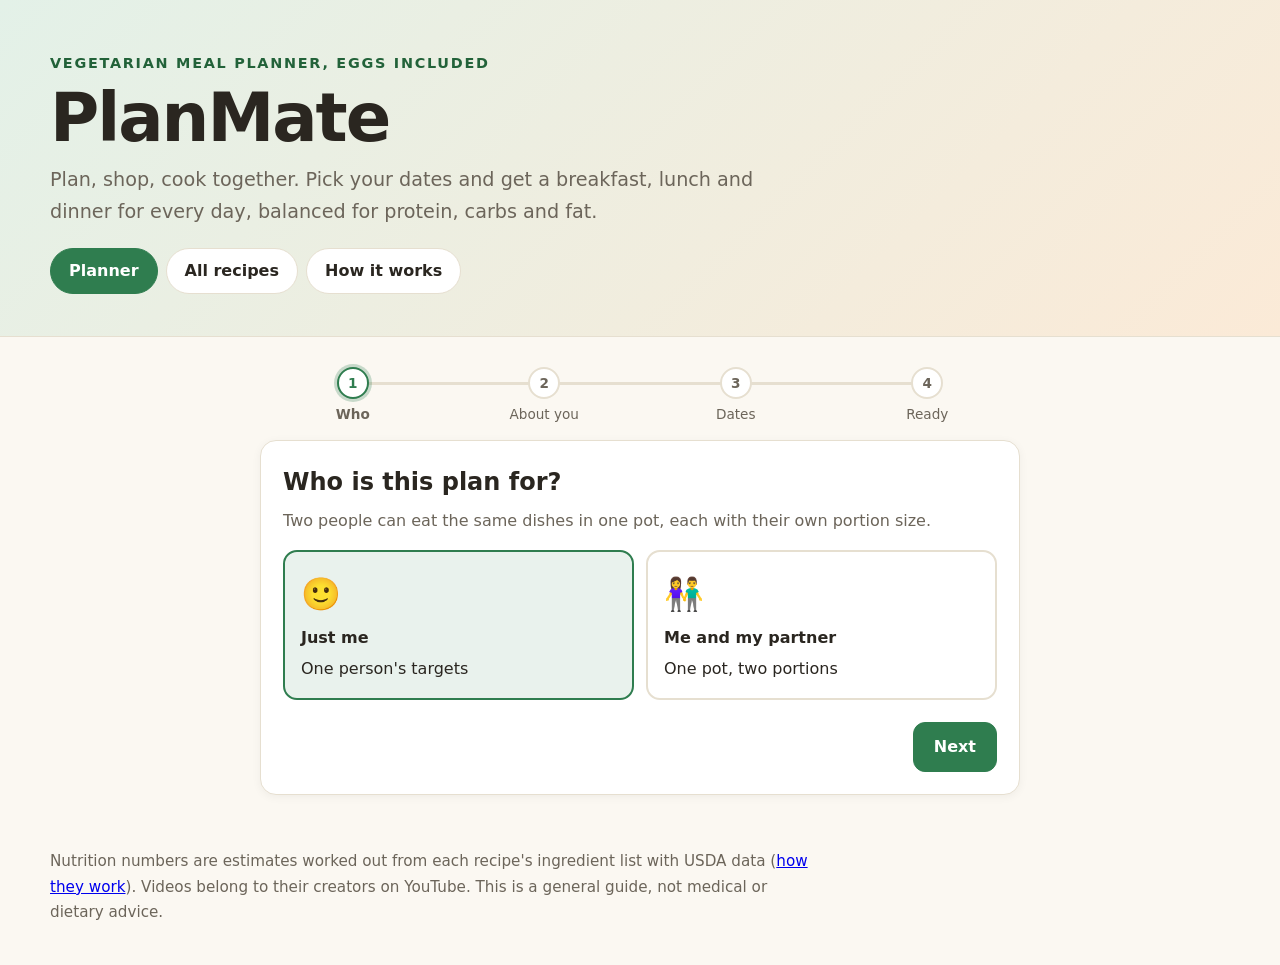
==== commit 676312ae: "Add Boiled Eggs and Masala Omelette as breakfast sides, picked at random (about twice a week); updat" ====
--- a/index.html
+++ b/index.html
@@ -10,7 +10,7 @@
 <body>
   <header class="hero">
     <div class="wrap">
-      <p class="eyebrow">Pure vegetarian meal planner</p>
+      <p class="eyebrow">Vegetarian meal planner, eggs included</p>
       <h1>PlanMate</h1>
       <p class="lead">
         Plan, shop, cook together. Pick your dates and get a breakfast, lunch and dinner for every day, balanced for protein, carbs and fat.
